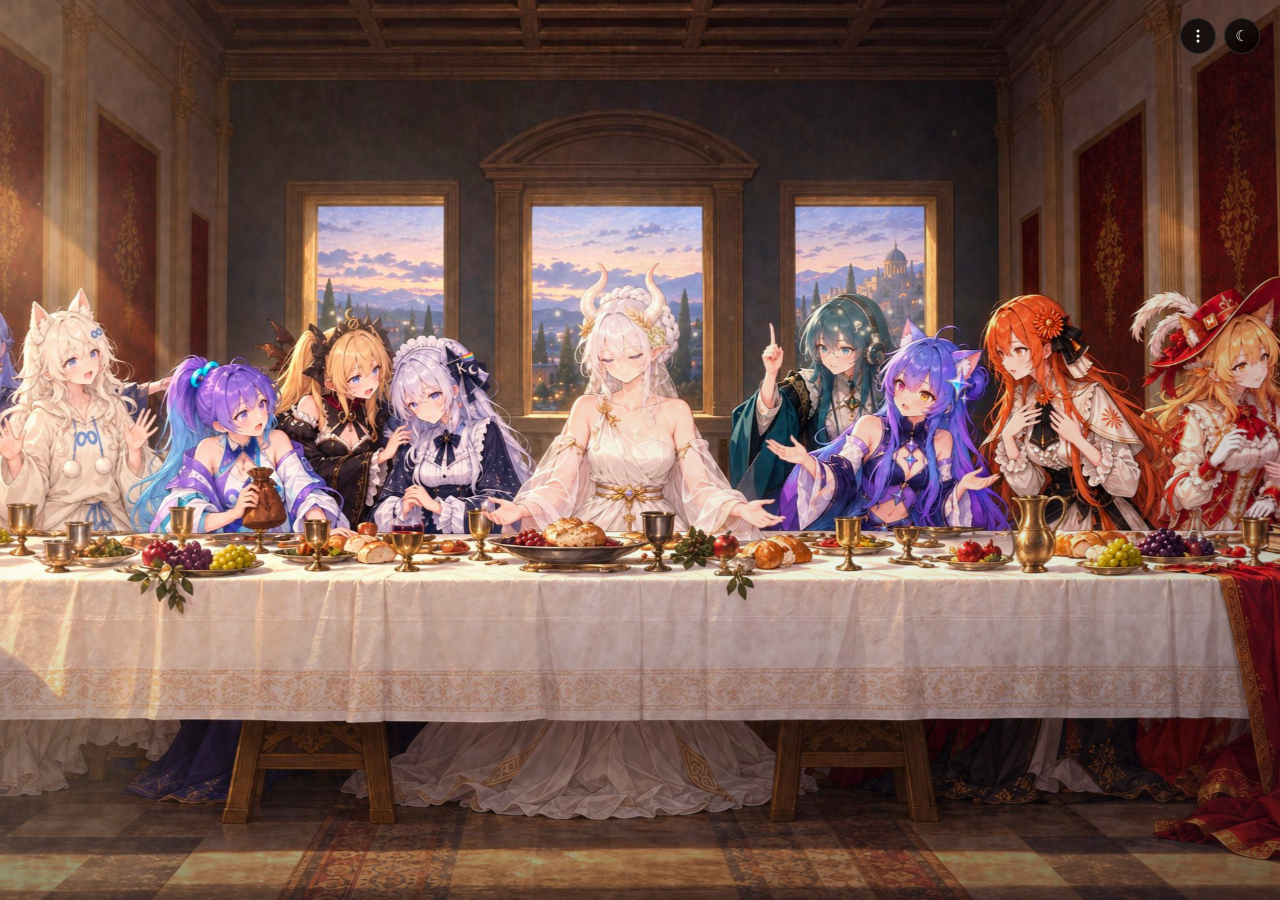
==== last-token/index.html @ 9212ab15 "最后的 Token：网页版 + Wallpaper Engine 壁纸版 - last-token/      点角色看模型家族各版本能力（ZeroEval general）与参考价格的互动网页 - " ====
<!DOCTYPE html>
<html lang="zh-CN" class="dark">
<head>
<meta charset="utf-8">
<meta name="viewport" content="width=device-width, initial-scale=1">
<title>最后的 Token · AI 拟人图鉴与模型账本</title>
<meta name="description" content="一张 AI 模型拟人化的“最后的晚餐”，点击画面里的任意角色，查看它各个版本的综合能力与参考成本。">
<link rel="icon" href="data:image/svg+xml,%3Csvg xmlns='http://www.w3.org/2000/svg' viewBox='0 0 32 32'%3E%3Crect width='32' height='32' rx='9' fill='%23f3f4f6'/%3E%3Ctext x='16' y='22' font-family='sans-serif' font-size='17' font-weight='600' fill='%23111827' text-anchor='middle'%3ET%3C/text%3E%3C/svg%3E">
<link rel="stylesheet" href="styles.css">
</head>
<body>

<!-- ========== 画面本体：黄昏宴会厅 + 氛围层 + 角色热区 ========== -->
<div id="stage" aria-hidden="true">

  <!-- 图片所在的空间：整体缩放与平移，热区跟着一起动 -->
  <div id="space">
    <div class="photo"></div>
    <div class="beams" id="beams"></div>
    <div class="windows" id="windows"></div>
    <div class="hotspots" id="hotspots"></div>
  </div>

  <!-- 前景氛围层 -->
  <canvas id="motes"></canvas>
  <div id="cool"></div>
  <div id="wash"></div>
  <div id="ambient"></div>
  <div id="lantern"></div>
  <div id="vignette"></div>
  <canvas id="grain"></canvas>
  <div id="fade"></div>
</div>

<!-- ========== 界面层 ========== -->
<div id="controls">
  <button type="button" id="btn-about" class="ctl icon" aria-label="图鉴与来源" aria-haspopup="dialog" title="图鉴与来源">
    <svg viewBox="0 0 16 16" width="16" height="16" aria-hidden="true" fill="currentColor">
      <circle cx="8" cy="3.1" r="1.5"></circle><circle cx="8" cy="8" r="1.5"></circle><circle cx="8" cy="12.9" r="1.5"></circle>
    </svg>
  </button>
  <button type="button" id="btn-theme" class="ctl icon" aria-label="切换明暗主题" title="切换明暗主题">
    <span data-theme-icon>☾</span>
  </button>
</div>

<p id="hint" role="status">
  <span class="dot" aria-hidden="true"></span>
  点击画面里的任意一位角色，看它各个版本的综合能力与参考成本
</p>

<div id="scrim" hidden></div>

<!-- ========== 角色档案面板 ========== -->
<aside id="panel" aria-labelledby="p-name" aria-hidden="true" hidden>
  <div class="panel-top">
    <div>
      <p class="eyebrow" id="p-eyebrow">角色档案</p>
      <h2 id="p-name">—</h2>
      <p class="panel-org" id="p-org">—</p>
    </div>
    <button type="button" id="p-close" class="icon-btn" aria-label="关闭档案面板">✕</button>
  </div>
  <p class="panel-look" id="p-look"></p>
  <div class="panel-body" id="p-body"></div>
</aside>

<!-- ========== 图鉴与来源 ========== -->
<dialog id="about" aria-labelledby="about-title">
  <div class="about-top">
    <h2 id="about-title">图鉴与来源</h2>
    <button type="button" id="about-close" class="icon-btn" aria-label="关闭">✕</button>
  </div>
  <p class="about-lead">
    这张画里坐着 13 位 AI 模型的拟人形象。点画面里的角色，或点下面任意一行，都能打开它的档案：
    各个版本的综合能力（ZeroEval general 指数）和参考价格。
  </p>
  <ul id="about-list" class="about-list"></ul>

  <h3>数据来源</h3>
  <ul id="about-sources" class="about-sources"></ul>
  <p class="about-note" id="about-state"></p>

  <h3>形象来源与授权</h3>
  <p class="about-note">
    角色的拟人设计与立绘来自
    <a href="https://genderswapai.com/zh-CN/ai-gijinka" target="_blank" rel="noreferrer">genderswapai.com 的 AI 拟人图鉴</a>，
    原画作者为 ZipZipPipe 及社区画师，采用
    <a href="https://creativecommons.org/licenses/by-nc-sa/4.0/" target="_blank" rel="noreferrer">CC BY-NC-SA 4.0</a>
    授权。本站为非商业的同人展示，角色形象版权归原作者所有。
  </p>
  <p class="about-note">
    画中每位角色与厂商的对应关系，是用图鉴的立绘与画中人物的发色、服饰、徽章逐个比对得出的。
  </p>

  <h3>版权与数据</h3>
  <p class="about-note">
    角色形象 © genderswapai.com 图鉴作者（CC BY-NC-SA 4.0）· 能力与价格数据来自 ZeroEval / LLM Stats 与 OpenRouter。
  </p>
  <p class="about-note">
    <button type="button" id="data-status" class="status" title="点击重新拉取实时数据">数据加载中…</button>
  </p>
</dialog>

<script src="data/models-snapshot.js"></script>
<script src="data/model-data.js"></script>
<script src="ambience.js"></script>
<script src="app.js"></script>
</body>
</html>
---- last-token/styles.css ----
/* ==========================================================================
   最后的 Token · 样式
   --------------------------------------------------------------------------
   分两部分：
     一、画面层 —— 照片、光柱、窗户、尘埃、暗角、颗粒（坐标基于原图 2880x1440 的百分比）
     二、界面层 —— 面板、按钮、列表、表格，用的是 GitHub 式的克制语言：
         实底、1px 描边、系统字体、单一蓝色强调，深度只靠细线不靠阴影。
   ========================================================================== */

/* ========== 一、画面层 ========== */

:root {
  --warm: 255 202 148;
  --intensity: 1;
  --light: 1;
  --glow: 1;
}

#stage {
  position: fixed;
  inset: 0;
  overflow: hidden;
  background: #05040a;
  z-index: 0;
}

#space {
  position: absolute;
  transform-origin: 50% 50%;
  will-change: transform;
}

.photo {
  position: absolute;
  inset: 0;
  background: #000 url("assets/bg.jpg") center / 100% 100% no-repeat;
  filter: saturate(1.07) contrast(1.07) brightness(0.99);
}

/* 阳光光柱 */
.beams { position: absolute; inset: 0; mix-blend-mode: screen; pointer-events: none; }
.beam { position: absolute; filter: blur(26px); will-change: opacity; }

/* 后墙三扇窗 */
.windows { position: absolute; inset: 0; pointer-events: none; }
.winwrap { position: absolute; }
.win-halo {
  position: absolute;
  inset: -55%;
  mix-blend-mode: screen;
  filter: blur(16px);
  background: radial-gradient(closest-side, rgb(var(--warm) / .24), rgb(var(--warm) / .08) 55%, transparent 78%);
  will-change: opacity;
}
.win { position: absolute; inset: 0; overflow: hidden; mix-blend-mode: screen; }
.win-sky {
  position: absolute;
  inset: -18% -26%;
  background: radial-gradient(112% 78% at 50% 46%, rgb(255 214 170 / .34), rgb(255 168 122 / .13) 52%, transparent 80%);
  animation: skyDrift 26s ease-in-out infinite alternate;
  will-change: transform, opacity;
}
@keyframes skyDrift {
  from { transform: translate3d(-2.5%, 0, 0); }
  to   { transform: translate3d(2.5%, .8%, 0); }
}
.win-tw { position: absolute; left: 0; right: 0; bottom: 0; height: 44%; }
.win-tw i {
  position: absolute;
  width: 4px; height: 4px;
  margin: -2px 0 0 -2px;
  border-radius: 50%;
  background: rgb(255 228 180);
  box-shadow: 0 0 5px 1px rgb(255 190 120 / .85);
  filter: blur(.4px);
  animation: twinkle 5s ease-in-out infinite;
  will-change: opacity;
}
@keyframes twinkle {
  0%, 100% { opacity: .10; }
  42%      { opacity: .92; }
  68%      { opacity: .38; }
}

/* 尘埃 */
#motes {
  position: absolute;
  inset: -6%;
  width: 112%; height: 112%;
  mix-blend-mode: screen;
  pointer-events: none;
}
#cool {
  position: absolute;
  inset: -4%;
  background: linear-gradient(118deg, transparent 40%, rgb(92 118 186 / .17) 86%);
  mix-blend-mode: multiply;
  opacity: .85;
  pointer-events: none;
}
#wash {
  position: absolute;
  inset: -6%;
  mix-blend-mode: screen;
  pointer-events: none;
  background:
    radial-gradient(58% 64% at 3% 14%, rgb(var(--warm) / .34), rgb(var(--warm) / .09) 48%, transparent 76%),
    radial-gradient(48% 42% at 9% 94%, rgb(var(--warm) / .18), transparent 72%);
  will-change: opacity, transform;
}
#ambient {
  position: absolute;
  inset: 0;
  background: rgb(var(--warm) / .03);
  mix-blend-mode: screen;
  pointer-events: none;
  will-change: opacity;
}
#lantern {
  position: absolute;
  left: 0; top: 0;
  width: 42vmax; height: 42vmax;
  margin: -21vmax 0 0 -21vmax;
  background: radial-gradient(closest-side, rgb(var(--warm) / .28), rgb(var(--warm) / .07) 48%, transparent 74%);
  mix-blend-mode: screen;
  opacity: 0;
  pointer-events: none;
  will-change: transform, opacity;
}
#vignette {
  position: absolute;
  inset: -6%;
  pointer-events: none;
  will-change: transform, opacity;
  background:
    radial-gradient(116% 102% at 42% 46%, rgba(0,0,0,0) 36%, rgb(10 6 18 / .46) 74%, rgb(6 4 12 / .80) 100%),
    linear-gradient(to top, rgb(10 5 2 / .36), rgba(0,0,0,0) 38%);
}
#grain {
  position: absolute;
  inset: 0;
  width: 100%; height: 100%;
  opacity: .05;
  mix-blend-mode: overlay;
  pointer-events: none;
}
#fade {
  position: absolute;
  inset: 0;
  background: #05040a;
  opacity: 1;
  transition: opacity 1.8s ease-out;
  pointer-events: none;
}

/* ---------- 角色热区：跟着 #space 一起平移缩放 ---------- */

.hotspots { position: absolute; inset: 0; }

.spot {
  position: absolute;
  padding: 0;
  border: 1px solid transparent;
  border-radius: 18px;
  background: transparent;
  color: inherit;
  font: inherit;
  cursor: pointer;
  transition: background-color 160ms var(--ease), border-color 160ms var(--ease);
}
.spot::after {
  content: "";
  position: absolute;
  inset: -1px;
  border-radius: inherit;
  background: radial-gradient(58% 62% at 50% 46%, rgb(var(--warm) / .22), transparent 72%);
  opacity: 0;
  transition: opacity 180ms var(--ease);
  pointer-events: none;
}
.spot:hover, .spot:focus-visible {
  border-color: rgb(var(--warm) / .55);
  background: rgb(255 240 220 / .05);
  outline: none;
}
.spot:hover::after, .spot:focus-visible::after { opacity: 1; }
.spot:focus-visible { box-shadow: 0 0 0 3px rgb(255 214 170 / .45); }

.spot-tag {
  position: absolute;
  left: 50%;
  bottom: 8px;
  transform: translateX(-50%);
  white-space: nowrap;
  padding: 3px 9px;
  border-radius: 9999px;
  background: rgb(8 6 4 / .78);
  border: 1px solid rgb(var(--warm) / .40);
  color: #ffe9cf;
  font-size: 12px;
  line-height: 1.4;
  letter-spacing: .01em;
  opacity: 0;
  transition: opacity 160ms var(--ease);
  pointer-events: none;
}
.spot:hover .spot-tag, .spot:focus-visible .spot-tag { opacity: 1; }
.spot.is-active { border-color: rgb(var(--warm) / .75); background: rgb(255 240 220 / .07); }
.spot.is-active .spot-tag { opacity: 1; }

/* ========== 二、界面层 ========== */

:root {
  color-scheme: dark;
  --brand-300: #8ab4f8; --brand-500: #4285f4; --brand-600: #8ab4f8; --brand-700: #8ab4f8;
  --gray-100: #f3f4f6; --gray-500: #6b7280;
  --bg: #000000; --surface: #0d0d0d; --surface-2: #121212;
  --border: #1f1f1f; --control-border: #303030;
  --fg: #f3f4f6; --fg-muted: #9ca3af; --fg-faint: #6b7280;
  --accent-bg: #f3f4f6; --accent-fg: #111827;
  --good: #4ade80; --warn: #fbbf24;
  --radius-control: 6px; --radius-card: 12px;
  --ease: cubic-bezier(0.2, 0.7, 0.3, 1);
  --panel-w: 460px;
}

html:not(.dark) {
  color-scheme: light;
  --brand-600: #1a73e8; --brand-700: #0b57d0;
  --bg: #ffffff; --surface: #ffffff; --surface-2: #f9fafb;
  --border: #e5e7eb; --control-border: #d1d5db;
  --fg: #111827; --fg-muted: #4b5563; --fg-faint: #6b7280;
  --accent-bg: #111827; --accent-fg: #ffffff;
  --good: #15803d; --warn: #b45309;
}

* { margin: 0; padding: 0; box-sizing: border-box; }

html, body {
  width: 100%;
  height: 100%;
  overflow: hidden;
  background: #05040a;
}

body {
  font-family: ui-sans-serif, system-ui, -apple-system, "Segoe UI", Roboto,
    "PingFang SC", "Microsoft YaHei", sans-serif;
  -webkit-font-smoothing: antialiased;
  color: var(--fg);
  font-size: 14px;
  line-height: 1.5;
}

h1, h2, h3 { font-weight: 600; letter-spacing: -0.025em; }
code, .mono { font-family: ui-monospace, SFMono-Regular, Menlo, Consolas, monospace; }

.sr-only {
  position: absolute; width: 1px; height: 1px; padding: 0; margin: -1px;
  overflow: hidden; clip: rect(0 0 0 0); white-space: nowrap; border: 0;
}

:focus-visible { outline: 3px solid rgb(107 114 128 / .55); outline-offset: 2px; }

/* ---------- 右上角按钮 ---------- */

#controls {
  position: fixed;
  right: 20px; top: 18px;
  z-index: 12;
  display: flex;
  gap: 8px;
}
.ctl {
  height: 36px;
  padding: 0 13px;
  border-radius: 9999px;
  border: 1px solid var(--control-border);
  background: color-mix(in srgb, var(--bg) 72%, transparent);
  backdrop-filter: blur(10px);
  -webkit-backdrop-filter: blur(10px);
  color: var(--fg);
  font-size: 13px;
  font-family: inherit;
  cursor: pointer;
  transition: background-color 150ms var(--ease), border-color 150ms var(--ease);
}
.ctl:hover { background: var(--surface-2); }
.ctl.icon { width: 36px; padding: 0; display: inline-flex; align-items: center; justify-content: center; }
#btn-theme { font-size: 15px; }

/* ---------- 操作提示 ---------- */

#hint {
  position: fixed;
  left: 50%; bottom: 28px;
  transform: translateX(-50%);
  z-index: 12;
  display: flex;
  align-items: center;
  gap: 8px;
  padding: 8px 16px;
  border-radius: 9999px;
  background: color-mix(in srgb, var(--bg) 74%, transparent);
  border: 1px solid var(--border);
  backdrop-filter: blur(10px);
  -webkit-backdrop-filter: blur(10px);
  color: var(--fg-muted);
  font-size: 13px;
  transition: opacity 400ms var(--ease), transform 400ms var(--ease);
}
#hint .dot {
  width: 6px; height: 6px;
  border-radius: 50%;
  background: var(--brand-600);
  animation: breathe 2.6s ease-in-out infinite;
}
@keyframes breathe { 0%, 100% { opacity: .35; } 50% { opacity: 1; } }
#hint.is-gone { opacity: 0; transform: translate(-50%, 8px); pointer-events: none; }

/* ---------- 右下角：版权与数据状态搬进了「图鉴与来源」窗口 ---------- */

#data-status {
  border: 0;
  padding: 0;
  background: none;
  font: inherit;
  font-size: 12px;
  color: var(--brand-700);
  cursor: pointer;
  text-align: left;
  text-decoration: underline;
  text-underline-offset: 3px;
  transition: color 150ms var(--ease);
}
#data-status:hover { color: var(--fg); }
#data-status .ok { color: var(--good); }
#data-status .warn { color: var(--warn); }

/* 浮在画面上的小标签，字要能顶住明亮的背景 */
#controls .ctl, #hint { text-shadow: none; }

/* 面板停在哪一边，右上角那排按钮就整体让位，别被盖住 */
#controls { transition: opacity 400ms var(--ease), right 240ms var(--ease); }
body.panel-right #controls { right: calc(var(--panel-w) + 20px); }

/* 壁纸模式：鼠标停下几秒就把浮层收干净，桌面上只剩画面 */
body.idle #controls, body.idle #hint { opacity: 0; pointer-events: none; }

/* ---------- 遮罩 ---------- */

#scrim {
  position: fixed;
  inset: 0;
  z-index: 14;
  background: rgb(0 0 0 / .42);
  opacity: 0;
  transition: opacity 160ms var(--ease);
}
#scrim.is-on { opacity: 1; }
#scrim[hidden] { display: none; }

/* ---------- 角色档案面板 ---------- */

#panel {
  position: fixed;
  top: 0; right: 0; bottom: 0;
  z-index: 16;
  width: var(--panel-w);
  max-width: 100vw;
  display: flex;
  flex-direction: column;
  background: var(--surface);
  border-left: 1px solid var(--border);
  transform: translateX(102%);
  transition: transform 240ms var(--ease);
}
#panel[hidden] { display: none; }
#panel.is-open { transform: translateX(0); }

/* 点到画面右半边的人物时，面板改停到左边，免得把刚点开的角色盖住 */
#panel.dock-left {
  right: auto;
  left: 0;
  border-left: 0;
  border-right: 1px solid var(--border);
  transform: translateX(-102%);
}
#panel.dock-left.is-open { transform: translateX(0); }
/* 换边的一瞬间关掉动画，不然会看到它从一边“飘”到另一边 */
#panel.no-anim, #panel.no-anim * { transition: none !important; }

.panel-top {
  display: flex;
  align-items: flex-start;
  justify-content: space-between;
  gap: 12px;
  padding: 20px 20px 0;
}
.eyebrow {
  font-size: 10px;
  letter-spacing: .16em;
  text-transform: uppercase;
  font-family: ui-monospace, SFMono-Regular, Menlo, Consolas, monospace;
  color: var(--brand-600);
  margin-bottom: 6px;
}
.panel-top h2 { font-size: 24px; line-height: 1.2; }
.panel-org { font-size: 12px; color: var(--fg-faint); margin-top: 3px; }
.panel-look {
  padding: 12px 20px 0;
  font-size: 13px;
  color: var(--fg-muted);
}
.icon-btn {
  flex: none;
  width: 32px; height: 32px;
  border-radius: var(--radius-control);
  border: 1px solid var(--control-border);
  background: transparent;
  color: var(--fg-muted);
  font-size: 13px;
  font-family: inherit;
  cursor: pointer;
  transition: color 150ms var(--ease), border-color 150ms var(--ease), background-color 150ms var(--ease);
}
.icon-btn:hover { color: var(--fg); border-color: var(--fg-faint); background: var(--surface-2); }

.panel-body {
  flex: 1;
  min-height: 0;
  overflow-y: auto;
  padding: 18px 20px 28px;
  scrollbar-width: thin;
  scrollbar-color: var(--control-border) transparent;
}
.panel-body::-webkit-scrollbar { width: 8px; }
.panel-body::-webkit-scrollbar-thumb { background: var(--control-border); border-radius: 9999px; }

/* 分区 */
.sec { margin-bottom: 22px; }
.sec:last-child { margin-bottom: 4px; }
.sec-head {
  display: flex;
  align-items: baseline;
  justify-content: space-between;
  gap: 10px;
  margin-bottom: 10px;
}
.sec-head h3 { font-size: 13px; letter-spacing: 0; }
.sec-head span { font-size: 11px; color: var(--fg-faint); }

/* 综合能力卡 */
.ability {
  border: 1px solid var(--border);
  border-radius: var(--radius-card);
  padding: 16px;
  background: var(--surface-2);
}
.ability-top { display: flex; align-items: flex-end; justify-content: space-between; gap: 12px; }
.ability-num {
  font-family: ui-monospace, SFMono-Regular, Menlo, Consolas, monospace;
  font-size: 34px;
  line-height: 1;
  font-weight: 600;
  letter-spacing: -0.03em;
}
.ability-num small { font-size: 12px; font-weight: 400; color: var(--fg-faint); margin-left: 6px; letter-spacing: 0; }
.ability-who { text-align: right; font-size: 12px; color: var(--fg-muted); }
.ability-who b { display: block; color: var(--fg); font-size: 13px; font-weight: 500; }
.bar {
  position: relative;
  height: 6px;
  margin-top: 14px;
  border-radius: 9999px;
  background: color-mix(in srgb, var(--fg-faint) 25%, transparent);
  overflow: hidden;
}
.bar > i {
  position: absolute;
  inset: 0 auto 0 0;
  border-radius: 9999px;
  background: var(--brand-600);
}
.bar-note { display: flex; flex-wrap: wrap; justify-content: space-between; gap: 2px 12px; margin-top: 6px; font-size: 11px; color: var(--fg-faint); }

/* 版本列表 */
.chips { display: flex; gap: 6px; flex-wrap: wrap; }
.chip {
  border-radius: 9999px;
  border: 1px solid var(--border);
  background: transparent;
  color: var(--fg-muted);
  padding: 4px 10px;
  font-size: 12px;
  font-family: inherit;
  cursor: pointer;
  transition: color 150ms var(--ease), border-color 150ms var(--ease), background-color 150ms var(--ease);
}
.chip:hover { background: var(--surface-2); color: var(--fg); }
.chip[aria-pressed="true"] { background: #e8f0fe14; border-color: var(--brand-600); color: var(--brand-600); }

.vlist {
  margin-top: 10px;
  max-height: 18rem;
  overflow-y: auto;
  border: 1px solid var(--border);
  border-radius: var(--radius-card);
  scrollbar-width: thin;
  scrollbar-color: var(--control-border) transparent;
}
.vrow {
  display: grid;
  grid-template-columns: 1fr auto auto;
  align-items: center;
  gap: 10px;
  width: 100%;
  padding: 9px 12px;
  border: 0;
  border-bottom: 1px solid var(--border);
  background: transparent;
  color: inherit;
  font: inherit;
  text-align: left;
  cursor: pointer;
  transition: background-color 150ms var(--ease);
}
.vrow:last-child { border-bottom: 0; }
.vrow:hover { background: var(--surface-2); }
.vrow[aria-current="true"] { background: #e8f0fe12; }
.vrow[aria-current="true"] .vname { color: var(--brand-600); }
.vname { font-size: 13px; font-weight: 500; overflow: hidden; text-overflow: ellipsis; white-space: nowrap; }
.vdate { font-size: 11px; color: var(--fg-faint); font-family: ui-monospace, SFMono-Regular, Menlo, Consolas, monospace; }
.vscore {
  font-size: 12px;
  font-family: ui-monospace, SFMono-Regular, Menlo, Consolas, monospace;
  color: var(--fg);
  min-width: 40px;
  text-align: right;
}
.vscore.is-none { color: var(--fg-faint); }

/* 详情：键值表 */
.kv {
  display: grid;
  grid-template-columns: auto 1fr;
  gap: 7px 14px;
  padding: 14px;
  border: 1px solid var(--border);
  border-radius: var(--radius-card);
  font-size: 13px;
}
.kv dt { color: var(--fg-faint); white-space: nowrap; font-size: 12px; }
.kv dd { text-align: right; }

/* 基准分 */
.bench { margin-top: 12px; }
.bench-row {
  display: grid;
  grid-template-columns: 1fr 46px;
  gap: 4px 10px;
  align-items: center;
  padding: 6px 0;
  border-bottom: 1px solid var(--border);
}
.bench-row:last-child { border-bottom: 0; }
.bench-name { font-size: 12px; }
.bench-name em { font-style: normal; color: var(--fg-faint); font-size: 11px; margin-left: 6px; }
.bench-val {
  font-size: 12px;
  text-align: right;
  font-family: ui-monospace, SFMono-Regular, Menlo, Consolas, monospace;
}
.bench-bar {
  grid-column: 1 / -1;
  height: 4px;
  border-radius: 9999px;
  background: color-mix(in srgb, var(--fg-faint) 22%, transparent);
  overflow: hidden;
}
.bench-bar > i { display: block; height: 100%; border-radius: 9999px; background: var(--brand-500); }

/* 价格表 */
table.price {
  width: 100%;
  border-collapse: collapse;
  font-size: 13px;
  border: 1px solid var(--border);
  border-radius: var(--radius-card);
  overflow: hidden;
}
table.price th, table.price td {
  padding: 8px 12px;
  text-align: right;
  border-bottom: 1px solid var(--border);
  font-weight: 400;
}
table.price th:first-child, table.price td:first-child { text-align: left; }
table.price thead th { color: var(--fg-faint); font-size: 11px; font-weight: 500; }
table.price tbody tr:last-child td { border-bottom: 0; }
table.price td.mono { font-family: ui-monospace, SFMono-Regular, Menlo, Consolas, monospace; }
table.price .total { font-weight: 600; }

.note { margin-top: 8px; font-size: 11px; color: var(--fg-faint); line-height: 1.6; }
.empty {
  padding: 14px;
  border: 1px dashed var(--control-border);
  border-radius: var(--radius-card);
  font-size: 13px;
  color: var(--fg-muted);
}
.badge {
  display: inline-block;
  padding: 2px 8px;
  border-radius: 9999px;
  font-size: 11px;
  border: 1px solid var(--border);
  color: var(--fg-muted);
  margin-right: 6px;
}
.badge.warn { color: var(--warn); border-color: color-mix(in srgb, var(--warn) 45%, transparent); }

/* ---------- 关于对话框 ---------- */

#about {
  z-index: 20;
  margin: auto;
  width: min(660px, calc(100vw - 32px));
  max-height: min(78vh, 720px);
  overflow-y: auto;
  padding: 24px;
  border: 1px solid var(--border);
  border-radius: var(--radius-card);
  background: var(--surface);
  color: var(--fg);
  scrollbar-width: thin;
}
#about::backdrop { background: rgb(0 0 0 / .62); }
#about[open] { animation: rise 280ms var(--ease); }
@keyframes rise { from { opacity: 0; transform: translateY(10px); } to { opacity: 1; transform: none; } }
.about-top { display: flex; align-items: center; justify-content: space-between; gap: 12px; }
.about-top h2 { font-size: 20px; }
.about-lead { margin: 12px 0 16px; font-size: 13px; color: var(--fg-muted); }
#about h3 { font-size: 13px; margin: 20px 0 8px; }
.about-list {
  list-style: none;
  display: grid;
  grid-template-columns: repeat(2, minmax(0, 1fr));
  gap: 6px;
}
.about-list button {
  width: 100%;
  display: flex;
  align-items: baseline;
  gap: 8px;
  padding: 7px 10px;
  border: 1px solid var(--border);
  border-radius: var(--radius-control);
  background: transparent;
  color: inherit;
  font: inherit;
  text-align: left;
  cursor: pointer;
  transition: border-color 150ms var(--ease), background-color 150ms var(--ease);
}
.about-list button:hover { border-color: var(--brand-600); background: var(--surface-2); }
.about-list .num {
  font-family: ui-monospace, SFMono-Regular, Menlo, Consolas, monospace;
  font-size: 11px;
  color: var(--brand-600);
}
.about-list .who { font-size: 13px; }
.about-list .where { margin-left: auto; font-size: 11px; color: var(--fg-faint); }
.about-sources { list-style: none; display: grid; gap: 8px; }
.about-sources li { font-size: 12px; color: var(--fg-muted); }
.about-sources a { color: var(--brand-700); }
.about-note { font-size: 12px; color: var(--fg-muted); margin-top: 8px; }
.about-note a { color: var(--brand-700); }

/* ---------- 移动端 ---------- */

@media (max-width: 640px) {
  :root { --panel-w: 100vw; }
  #controls { right: 12px; top: 12px; }
  #hint { width: calc(100vw - 24px); justify-content: center; font-size: 12px; bottom: 24px; }
  #panel, #panel.dock-left {
    top: auto;
    left: 0;
    right: 0;
    height: 78vh;
    border-left: 0;
    border-right: 0;
    border-top: 1px solid var(--border);
    border-radius: 14px 14px 0 0;
    transform: translateY(102%);
  }
  #panel.is-open, #panel.dock-left.is-open { transform: translateY(0); }
  /* 手机上右上角那排按钮不跟着面板跑 */
  body.panel-right #controls { right: 12px; }
  .about-list { grid-template-columns: 1fr; }
  .panel-top h2 { font-size: 21px; }
}

@media (prefers-reduced-motion: reduce) {
  * { animation: none !important; transition: none !important; }
}
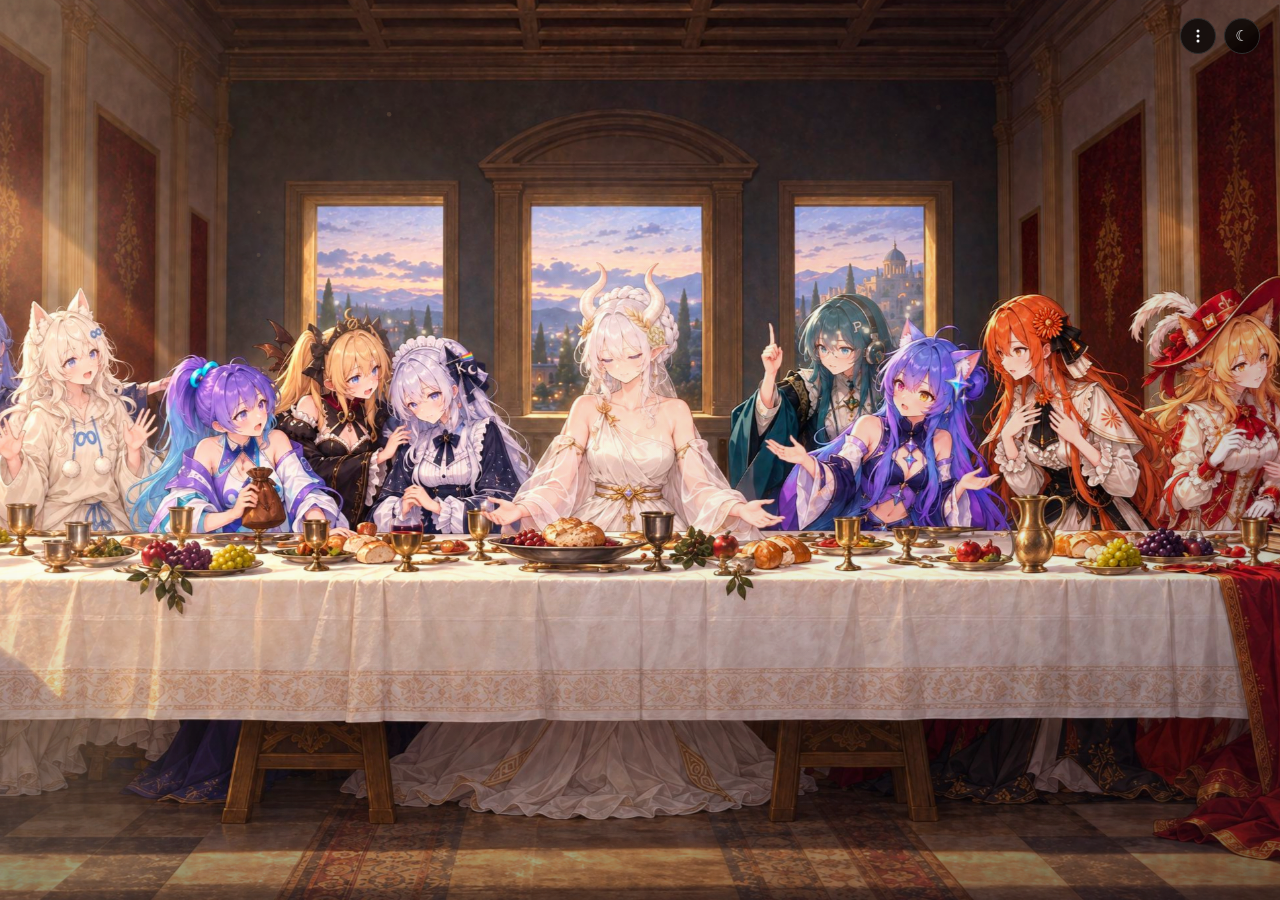
==== commit a7e69207: "画面不再自己左右移，改成按住左键/手指拖动看被裁掉的部分 - ambience.js：删掉全景往返滚动（panEase / PAN_PERIOD / PAN_LIMIT / panspeed），   " ====
--- a/last-token/index.html
+++ b/last-token/index.html
@@ -46,7 +46,7 @@
 
 <p id="hint" role="status">
   <span class="dot" aria-hidden="true"></span>
-  点击画面里的任意一位角色，看它各个版本的综合能力与参考成本
+  点击角色看它各版本的能力与成本 · 按住左右拖动可看被裁掉的两侧
 </p>
 
 <div id="scrim" hidden></div>
--- a/last-token/styles.css
+++ b/last-token/styles.css
@@ -22,7 +22,14 @@
   overflow: hidden;
   background: #05040a;
   z-index: 0;
-}
+  /* 画面是一整块可拖动的面：交给 Pointer Events 处理，浏览器别自己滚/缩 */
+  touch-action: none;
+  user-select: none;
+  -webkit-user-select: none;
+  cursor: grab;
+}
+#stage.is-dragging { cursor: grabbing; }
+#stage.is-dragging .spot { cursor: grabbing; }
 
 #space {
   position: absolute;
@@ -295,6 +302,7 @@
   position: fixed;
   left: 50%; bottom: 28px;
   transform: translateX(-50%);
+  pointer-events: none;
   z-index: 12;
   display: flex;
   align-items: center;
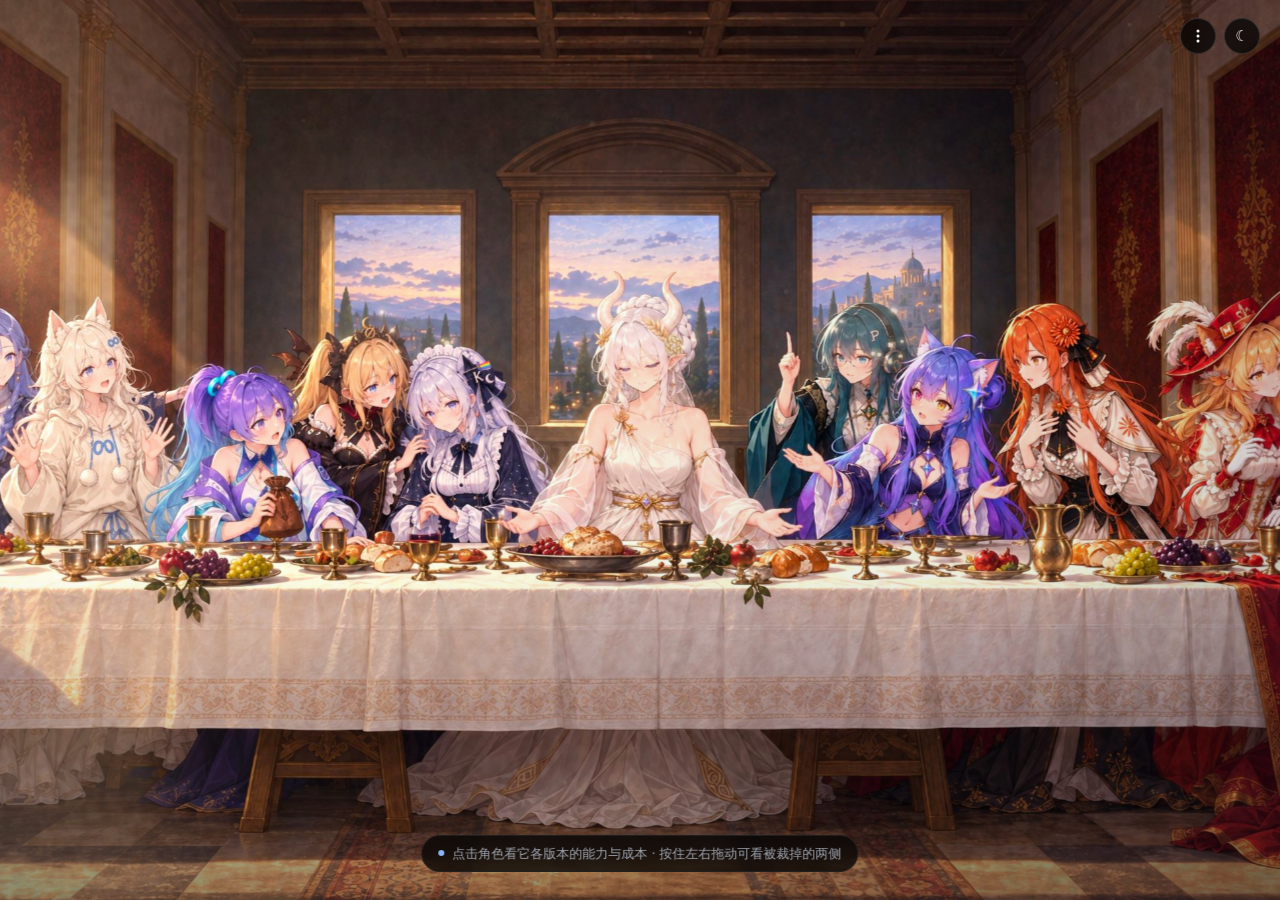
==== commit d0da89f7: "加一页模型术语图鉴，并在「最后的 Token」的图鉴与来源里加入两个入口 model-glossary/：九组 88 条 AI 术语的说明，顺序本身就是要讲的事——计量与计费、 一次请求里发生的事、模" ====
--- a/last-token/index.html
+++ b/last-token/index.html
@@ -81,6 +81,9 @@
   <ul id="about-sources" class="about-sources"></ul>
   <p class="about-note" id="about-state"></p>
 
+  <h3>同仓库的其它页面</h3>
+  <ul id="about-pages" class="about-sources"></ul>
+
   <h3>形象来源与授权</h3>
   <p class="about-note">
     角色的拟人设计与立绘来自
@@ -106,5 +109,29 @@
 <script src="data/model-data.js"></script>
 <script src="ambience.js"></script>
 <script src="app.js"></script>
+<script>
+/* 「图鉴与来源」里那两个入口。地址要分两种：仓库里三个目录是平级的（双击打开、
+   或跑 tools/serve.cjs 都是这样），站点上则是这一页在根、另两个是它的子目录。 */
+(function () {
+  var local = location.protocol === 'file:' ||
+    /^(localhost|127\.0\.0\.1|\[::1\])$/.test(location.hostname);
+  var box = document.getElementById('about-pages');
+  if (!box) return;
+  [
+    ['模型能力图鉴', local ? '../model-atlas/' : 'model-atlas/',
+      '把综合能力与参考成本画成一张散点图，配全部 395 个模型的排行榜'],
+    ['模型术语图鉴', local ? '../model-glossary/' : 'model-glossary/',
+      '词元、上下文、成本、缓存命中、蒸馏、破甲、智能体、权限、开源协议…八十多条术语的说明']
+  ].forEach(function (p) {
+    var li = document.createElement('li');
+    var a = document.createElement('a');
+    a.href = p[1];
+    a.textContent = p[0];
+    li.appendChild(a);
+    li.appendChild(document.createTextNode(' —— ' + p[2]));
+    box.appendChild(li);
+  });
+}());
+</script>
 </body>
 </html>
